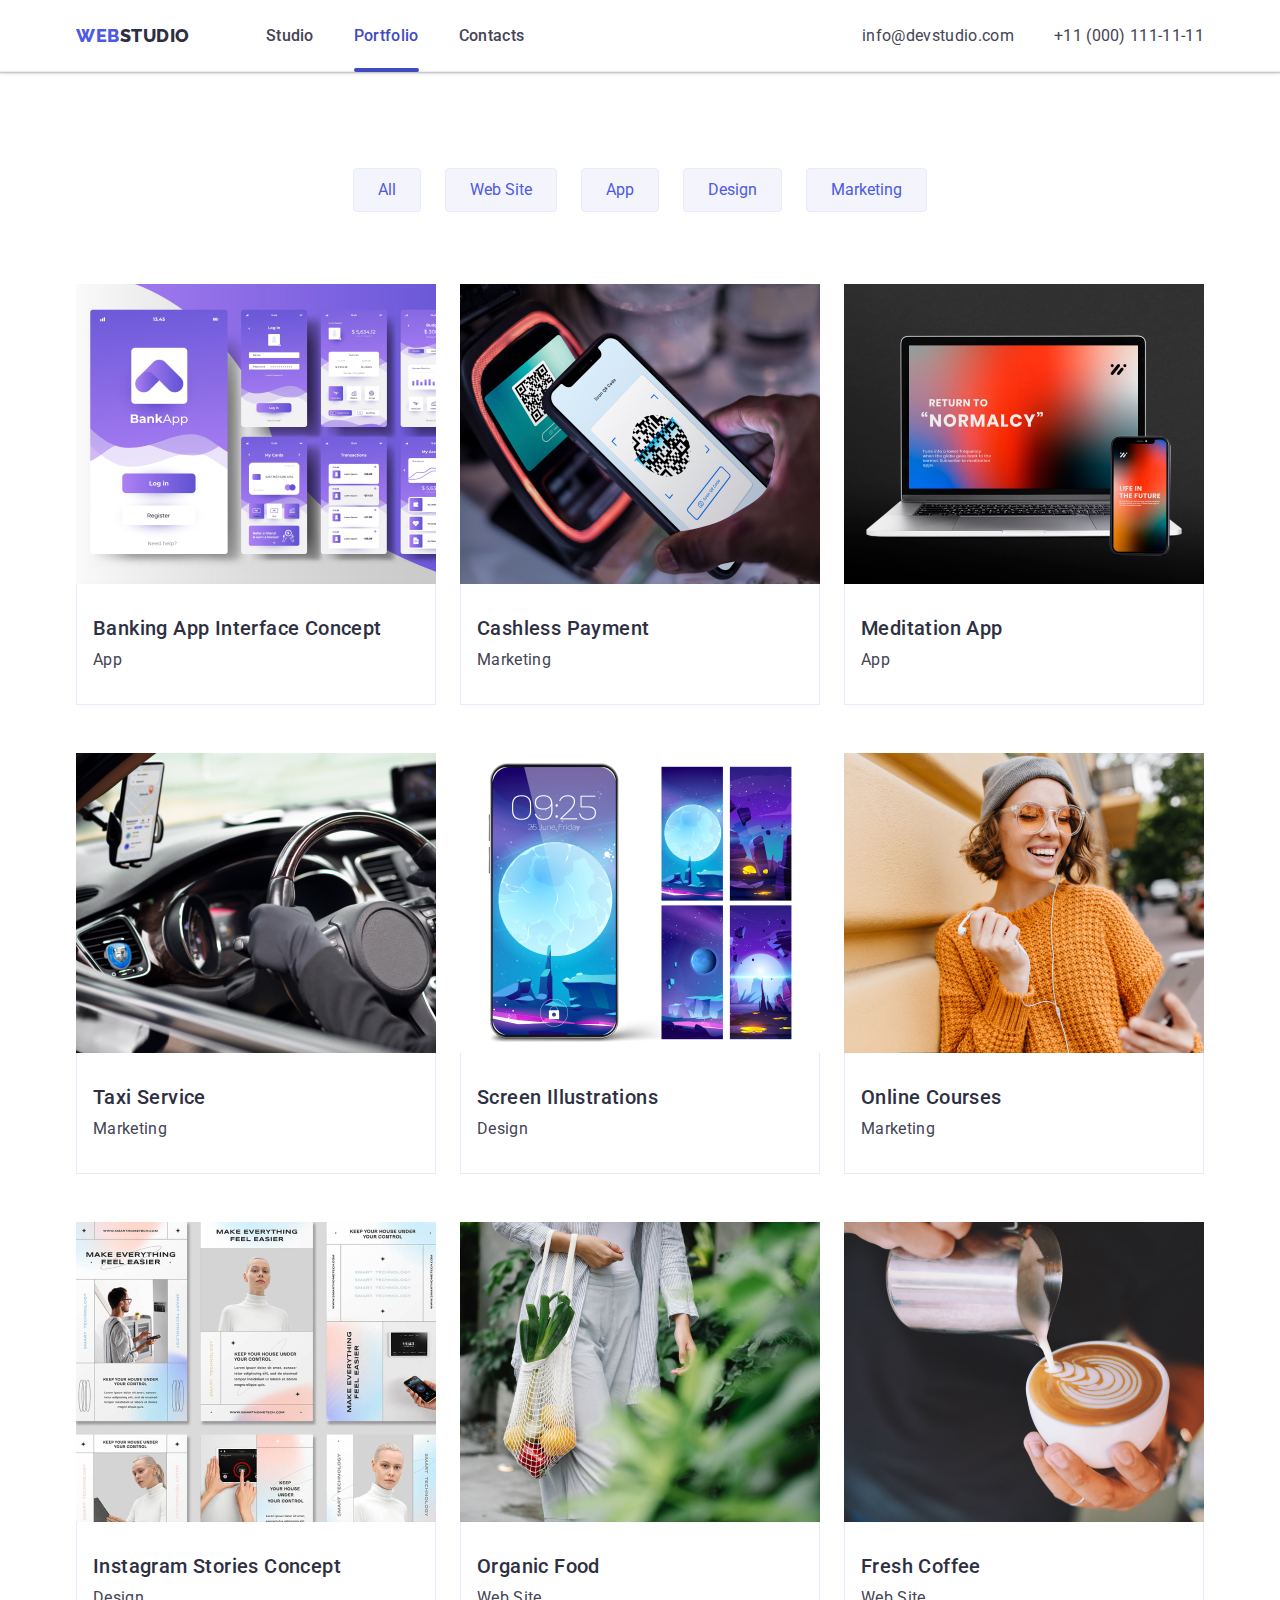
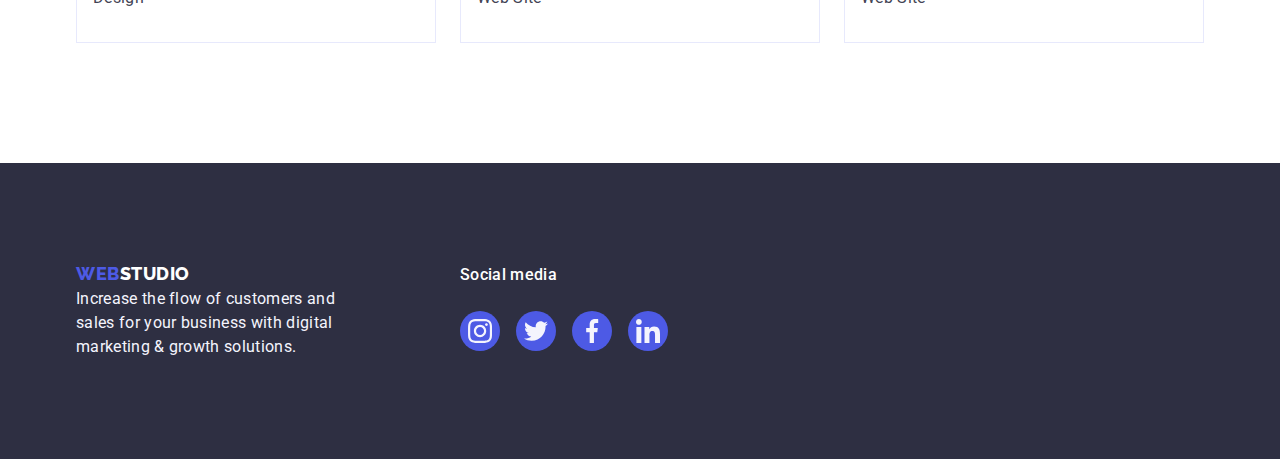
==== portfolio.html @ 053af4c2 "import" ====
<!DOCTYPE html>
<html lang="en">
<head>
  <meta charset="UTF-8">
  <meta name="viewport" content="width=device-width, initial-scale=1.0">
  <link rel="stylesheet" href="https://cdnjs.cloudflare.com/ajax/libs/modern-normalize/1.0.0/modern-normalize.min.css">
  <link rel="stylesheet" href="./css/styles.css">
  <link rel="preconnect" href="https://fonts.googleapis.com">
  <link rel="preconnect" href="https://fonts.gstatic.com" crossorigin>
  <link href="https://fonts.googleapis.com/css2?family=Raleway:wght@800&family=Roboto:wght@400;500;700;900&display=swap" rel="stylesheet">
  <title>Project #1</title>
</head>
<body>
  <header class="page-header">
    <div class="container menu">
      <nav class="navigation">
        <a class="logo links" href="./index.html">Web<span class="logo-black">Studio</span></a>
        <ul class="nav-menu list">
          <li class="item">
            <a class="page links" href="./index.html">Studio</a>
          </li>
          <li class="item">
            <a class="page current links" href="./portfolio.html">Portfolio</a>
          </li>
          <li class="item">
            <a class="page links" href="">Contacts</a>
          </li>
        </ul>
      </nav>
      <address class="address">
        <ul class="contacts-menu list">
          <li class="item">
            <a class="contact links" href="mailto:info@devstudio.com"> info@devstudio.com</a>
          </li>
          <li class="item">
            <a class="contact links" href="tel:+110001111111"> +11 (000) 111-11-11</a>
          </li>
        </ul>
      </address>
    </div>
  </header>
  <main>
    <section class="portfolio">
      <div class="portfolio-menu container">
        <h1 class="visually-hidden" >Title</h1>
        <ul class="filters list">
          <li class="filters-item">
            <button class="filters-button filters-active button" type="button">All</button>
          </li>
          <li class="filters-item">
            <button class="filters-button filters-active button" type="button">Web Site</button>
          </li>
          <li class="filters-item">
            <button class="filters-button filters-active button" type="button">App</button>
          </li>
          <li class="filters-item">
            <button class="filters-button filters-active button" type="button">Design</button>
          </li>
          <li class="filters-item">
            <button class="filters-button filters-active button" type="button">Marketing</button>
          </li>
        </ul> 
        <ul class="services-list list">
          <li class="services-card">
            <a class="services-link links" href="#">
              <div class="project-cover-wrap">
                <img 
                  class="project-card-image"
                  src="./images/imgbank-app.jpg" 
                  alt="Bank App" 
                  width="360" 
                  height="300"
                 />                
                 <p class="project-cover-text">
                  14 Stylish and User-Friendly App Design Concepts · Task Manager App · Calorie Tracker App · Exotic Fruit Ecommerce App · Cloud Storage App
                 </p>
              </div>  
              <div class="project-card-text">
                <h2 class="project-title">Banking App Interface Concept</h2>
                <p class="project-description">App</p>
              </div>
            </a>   
          </li>
          <li class="services-card">
            <a class="services-link links" href="index.html">
              <div class="project-cover-wrap">
                <img 
                  class="project-card-image"
                  src="./images/imgcashless.jpg" 
                  alt="Bank App" 
                  width="360" 
                  height="300"
                 />                
                 <p class="project-cover-text">
                  14 Stylish and User-Friendly App Design Concepts · Task Manager App · Calorie Tracker App · Exotic Fruit Ecommerce App · Cloud Storage App
                 </p>
              </div>
              <div class="project-card-text">
                <h2 class="project-title">Cashless Payment</h2>
                <p class="project-description">Marketing</p>
              </div>
            </a>
          </li>
          <li class="services-card">
            <a class="services-link links" href="index.html">
              <div class="project-cover-wrap">
                <img 
                  class="project-card-image"
                  src="./images/imgmed-app.jpg" 
                  alt="Bank App" 
                  width="360" 
                  height="300"
                 />                
                 <p class="project-cover-text">
                  14 Stylish and User-Friendly App Design Concepts · Task Manager App · Calorie Tracker App · Exotic Fruit Ecommerce App · Cloud Storage App
                 </p>
              </div>
              <div class="project-card-text">
                <h2 class="project-title">Meditation App</h2>
                <p class="project-description">App</p>
              </div>
            </a>   
          </li>
          <li class="services-card">
            <a class="services-link links" href="index.html">
              <div class="project-cover-wrap">
                <img 
                  class="project-card-image"
                  src="./images/imgtaxi-serv.jpg" 
                  alt="Bank App" 
                  width="360" 
                  height="300"
                 />                
                 <p class="project-cover-text">
                  14 Stylish and User-Friendly App Design Concepts · Task Manager App · Calorie Tracker App · Exotic Fruit Ecommerce App · Cloud Storage App
                 </p>
              </div>
              <div class="project-card-text">
                <h2 class="project-title">Taxi Service</h2>
                <p class="project-description">Marketing</p>
              </div>
            </a>   
          </li>
          <li class="services-card">
            <a class="services-link links" href="index.html">
              <div class="project-cover-wrap">
                <img 
                  class="project-card-image"
                  src="./images/imgscreen.jpg" 
                  alt="Bank App" 
                  width="360" 
                  height="300"
                 />                
                 <p class="project-cover-text">
                  14 Stylish and User-Friendly App Design Concepts · Task Manager App · Calorie Tracker App · Exotic Fruit Ecommerce App · Cloud Storage App
                 </p>
              </div>
              <div class="project-card-text">
                <h2 class="project-title">Screen Illustrations</h2>
                <p class="project-description">Design</p>
              </div>
            </a>     
          </li>
          <li class="services-card">
            <a class="services-link links" href="index.html">
              <div class="project-cover-wrap">
                <img 
                  class="project-card-image"
                  src="./images/imgonline-course.jpg" 
                  alt="Bank App" 
                  width="360" 
                  height="300"
                 />                
                 <p class="project-cover-text">
                  14 Stylish and User-Friendly App Design Concepts · Task Manager App · Calorie Tracker App · Exotic Fruit Ecommerce App · Cloud Storage App
                 </p>
              </div>
              <div class="project-card-text">
                <h2 class="project-title">Online Courses</h2>
                <p class="project-description">Marketing</p>
              </div>
            </a>     
          </li>
          <li class="services-card">
            <a class="services-link links" href="index.html">
              <div class="project-cover-wrap">
                <img 
                  class="project-card-image"
                  src="./images/imginstagram.jpg" 
                  alt="Bank App" 
                  width="360" 
                  height="300"
                 />                
                 <p class="project-cover-text">
                  14 Stylish and User-Friendly App Design Concepts · Task Manager App · Calorie Tracker App · Exotic Fruit Ecommerce App · Cloud Storage App
                 </p>
              </div>
              <div class="project-card-text">
                <h2 class="project-title">Instagram Stories Concept</h2>
                <p class="project-description">Design</p>
              </div> 
            </a> 
          </li>
          <li class="services-card">
            <a class="services-link links" href="index.html">
              <div class="project-cover-wrap">
                <img 
                  class="project-card-image"
                  src="./images/imgorganic.jpg" 
                  alt="Bank App" 
                  width="360" 
                  height="300"
                 />                
                 <p class="project-cover-text">
                  14 Stylish and User-Friendly App Design Concepts · Task Manager App · Calorie Tracker App · Exotic Fruit Ecommerce App · Cloud Storage App
                 </p>
              </div>
              <div class="project-card-text">
                <h2 class="project-title">Organic Food</h2>
                <p class="project-description">Web Site</p>
              </div>
            </a>   
          </li>
          <li class="services-card">
            <a class="services-link links" href="index.html">
              <div class="project-cover-wrap">
                <img 
                  class="project-card-image"
                  src="./images/imgcoffee.jpg" 
                  alt="Bank App" 
                  width="360" 
                  height="300"
                 />                
                 <p class="project-cover-text">
                  14 Stylish and User-Friendly App Design Concepts · Task Manager App · Calorie Tracker App · Exotic Fruit Ecommerce App · Cloud Storage App
                 </p>
              </div>
              <div class="project-card-text">
                <h2 class="project-title">Fresh Coffee</h2>
                <p class="project-description">Web Site</p>
              </div>
            </a>
          </li>
        </ul>
      </div>
    </section>
  </main>
  <footer class="page-footer">
    <div class="container">
      <div class="footer-logo-wrapper list">
          <a class="logo links" href="./index.html">Web<span class="logo-white">Studio</span>
          </a>
          <p class="footer-content">
          Increase the flow of customers and sales for your business with digital marketing & growth solutions.
          </p> 
      </div>
      <div class="social-media-container">
        <p class="social-media-text text">Social media</p>
        <ul class="footer-list list">
          <li class="social-media-item">
            <a href="#" class="social-media-link">
              <svg class="social-media-svg" width="24" height="24">
                <use href="./images/icons.svg#instagram"></use>
              </svg>
            </a>
          </li>
          <li class="social-media-item">
            <a href="#" class="social-media-link">
              <svg class="social-media-svg" width="24" height="24">
                <use href="./images/icons.svg#twitter"></use>
              </svg>
            </a>
          </li>
          <li class="social-media-item">
            <a href="#" class="social-media-link">
              <svg class="social-media-svg" width="24" height="24">
                <use href="./images/icons.svg#facebook"></use>
              </svg>
            </a>
          </li>
          <li class="social-media-item">
            <a href="#" class="social-media-link">
              <svg class="social-media-svg" width="24" height="24">
                <use href="./images/icons.svg#linkedin"></use>
              </svg>
            </a>
          </li>
        </ul>
      </div> 
    </div>
  </footer>
</body>
</html>
---- css/styles.css ----
/* CSS Variable */

:root {
  --iris: #4D5AE5;
  --ocean: #404bbf;  
  --navy-blue: #2E2F42;
  --white: #FFFFFF;
  --slate: #434455;
  --green: #31D0AA;
  --light-slate: #838f99;
  --cornflower: #e7e9fc;
  --cloud: #f4f4fd;
  --button: #e7e9fc;
  --navy-blue-modal: #2E2F42;
  --grey: #2E2F42;
  --dairy: #FCFCFC;
}

body {
  font-family: "Roboto", sans-serif;
  font-size: 16px;
  color: #434455;
  background-color: var(--white);
  line-height: 1.5;
  letter-spacing: 0.02em;
}

/* CSS Reset */

*,
*::before,
*::after {
  box-sizing: border-box;
  margin: 0;
}

h1,h2,h3,h4,h5,h6,p {
  margin: 0;
}

img {
  display: block;
  max-width: 100%;
  height: auto;
}

.list {
  list-style: none;
  padding: 0;
  margin: 0;
}

.links {
  text-decoration: none;
  color: inherit;
}

.address {
  font-style: normal;
  margin-left: auto;
}

.container {
  width: 1158px;
  margin: 0 auto;
  padding: 0 15px;
}

.section {
  padding: 120px 0;
}

.no-top-padding {
  padding: 0;
}

/* Logo */

.logo {
  color: var(--iris);
  font-family: "Raleway", "sans-serif";
  font-size: 18px;
  font-weight: 800;
  line-height: 1.17;
  letter-spacing: 0.03em;
  text-transform: uppercase;
}

.logo-black {
  color: var(--navy-blue);
}

.logo-white {
  color: var(--white);
}


/* Header Section */

.page-header {
  border-bottom: 1px solid #ECECEC;
  box-shadow: 0px 2px 1px rgba(46, 47, 66, 0.08), 0px 1px 1px rgba(46, 47, 66, 0.16), 0px 1px 6px rgba(46, 47, 66, 0.08);
}

.nav-menu .page {
  font-size: 16px;
  font-weight: 500;
}

.nav-menu .page,
.contacts-menu .contact {
  display: block;
  padding-top: 24px;
  padding-bottom: 23px;
}

.nav-menu .page:hover,
.nav-menu .page:focus,
.nav-menu .page.current,
.contacts-menu .contact:hover,
.contacts-menu .contact:focus {
    color: var(--ocean);
}

.nav-menu .item:not(:last-child),
.contacts-menu .item:not(:last-child){
    margin-right: 40px;

}

.menu,
.navigation,
.nav-menu,
.contacts-menu {
    display: flex;
    align-items: center;
}

.nav-menu {
    margin-left: 76px;
}

.page {
  padding: 24px 0;
  position: relative;
  transition: color 250ms cubic-bezier(0.4, 0, 0.2, 1);
}

.page:hover,
.page:focus {
  color: var(--iris);
}

.page::after {
  content: "";
  border-radius: 2px;
  border: 2px solid transparent;
  height: 4px;
  width: 0;
  position: absolute;
  left: 0;
  bottom: -1px;
  transition: width 250ms cubic-bezier(0.4, 0, 0.2, 1),
  background-color 250ms cubic-bezier(0.4, 0, 0.2, 1),
  border 250ms cubic-bezier(0.4, 0, 0.2, 1);
}

.page:hover::after,
.page:focus::after {
  border: 2px solid var(--ocean);
  background-color: var(--ocean);
  width: 100%;
}

.current::after {
  content: "";
  border: 2px solid var(--ocean);
  border-radius: 2px;
  background-color: var(--ocean);
  height: 4px;
  width: 100%;
  position: absolute;
  left: 0;
  bottom: -1px;
}

.current,
.contact:hover,
.contact:focus {
  color: var(--ocean);
}


.contact {
  padding: 24px 0;
  transition: color 250ms cubic-bezier(0.4, 0, 0.2, 1);
}

/* Hero Image - First Section */

.hero {
  background-color: var(--navy-blue);
  padding: 188px 0;
  text-align: center;
  background-image: linear-gradient(rgba(46, 47, 66, 0.7), rgba(46, 47, 66, 0.7)), url(../images/people-office.jpg);
  background-repeat: no-repeat;
  background-position: center;
  background-size: cover;
  max-width: 1440px;
  margin: 0 auto;
}

.hero-title {
  color: var(--white);
  font-size: 56px;
  line-height: 1.07;
  text-align: center;
  letter-spacing: 0.02em;
  font-weight: 700;
  margin-bottom: 48px;
}

.button {
  cursor: pointer;
  font-family: inherit;
  border-color: transparent;
}

.button.order-service {
  padding: 16px 32px;
  background-color: var(--iris);
  color: var(--white);
  font-weight: 500;
  font-size: 16px;
  line-height: 1.5;
  letter-spacing: 0.04em;
  border-radius: 4px;
  box-shadow: 0px 4px 4px 0px rgba(0, 0, 0, 0.15);
  transition: background-color 250ms cubic-bezier(0.4, 0, 0.2, 1);
}

.button.order-service:hover,
.button.order-service:focus {
    background-color: var(--ocean);
}


/* Features - Second Section */


.features {
  display: flex;
  gap: 24px;
}

.features .icon {
  display: flex;
  align-items: center;
  height: 112px;
  width: 264px;
  background-color: var(--cloud);
  border-radius: 4px;
  margin-bottom: 8px;
  
  
  
  
}


.features-item .features-item-header {
  margin-bottom: 8px;
}

.features-item-header {
  font-weight: 500;
  font-size: 20px;
  line-height: 1.2;
  letter-spacing: 0.02em;
  color: var(--navy-blue);
  margin-bottom: 8px;
}

.features-item-content {
  font-size: 16px;
  line-height: 1.5;
  letter-spacing: 0.02em;
  color: var(--slate);
}

.visually-hidden {
  clip: rect(0 0 0 0);
  clip-path: inset(100%);
  height: 1px;
  overflow: hidden;
  outline: 0;
  outline-offset: 0;
  position: absolute;
  white-space: nowrap;
  width: 1px;
  margin: -1px;
  border: 0;
  padding: 0;
}

.icon {
  display: flex;
  align-items: center;
  justify-content: center;
  height: 112px;
  background-color: #f4f4fd;
  border-radius: 4px;
  margin-bottom: 8px;
}

/* Third Section */

.main-page-header {
  font-size: 36px;
  line-height: 1.11;
  text-align: center;
  letter-spacing: 0.02em;
  text-transform: capitalize;
  color: var(--navy-blue);
  margin-bottom: 72px;
}

.offer-section {
  padding-bottom: 120px;
}

.we-do {
  display: flex;
  gap: 24px;
}

.we-do-item {
  flex-basis: calc((100% - 48px) / 3);
}

/* Fourth Section - Our Team */

.team {
  background-color: #f4f4fd;
  padding: 120px 0;
}

.team-members {
  display: flex;
  gap: 24px;
}

.members {
  background-color: #FFFFFF;
  flex-basis: calc((100% - 72px ) / 4);
  border-radius: 0 0 4px 4px; 
  box-shadow: 0px 2px 1px 0px rgba(46, 47, 66, 0.08), 0px 1px 1px 0px rgba(46, 47, 66, 0.16), 0px 1px 6px 0px rgba(46, 47, 66, 0.08);

}

.employee {
  padding: 32px 0 32px;
}

.member-name {
  font-weight: 500;
  font-size: 20px;
  line-height: 1.2;
  letter-spacing: 0.02em;
  color: var(--navy-blue);
  text-align: center;
  margin-bottom: 8px;  
}

.member-title {
  font-size: 16px;
  line-height: 1.5;
  letter-spacing: 0.02em;
  color: var(--slate);
  text-align: center;
}

.team-social-list {
  display: flex;
  justify-content: center;
  gap: 24px;
  margin-top: 8px;
}

.team-social-item {
  width: 40px;
  height: 40px;
}

.team-social-link {
  width: 100%;
  height: 100%;
  border-radius: 50%;
  display: flex;
  align-items: center;
  justify-content: center;
  background-color: var(--iris);
  transition: background-color 250ms cubic-bezier(0.4, 0, 0.2, 1);
}

.team-social-link:hover,
.team-social-link:focus {
  background-color: var(--ocean);
}

.team-social-svg {
  fill: #f4f4fd;
}

/* Fifth Section - Customers */

.client-section {
  padding-top: 120px;
  padding-bottom: 120px;
}

.client-section-header {
  font-size: 36px;
  line-height: 1.11;
  color: #2E2F42;
  margin-bottom: 72px;
  display: flex;
  justify-content: center;
  align-items: center;
}

.client-list {
  display: flex;
  gap: 24px;
}

.client-item {
  /* width: calc((100% - 120px) / 6);
  flex-basis: calc((100% - 120px) / 6); */
  width: 168px;
  height: 88px;
}

.client-link {
  width: 100%;
  height: 100%;
  border: 1px solid #8e8f99;
  border-radius: 4px;
  display: flex;
  justify-content: center;
  align-items: center;
  color: #8e8f99;
  transition: border-color 250ms cubic-bezier(0.4, 0, 0.2, 1), color 250ms cubic-bezier(0.4, 0, 0.2, 1);

}

.client-link:hover,
.client-link:focus {
  border-color: var(--ocean);
  color: var(--ocean)
}

.client-svg {
  fill: currentColor;
}

.client-container {
  width: 1158px;
  padding: 0 15px;
  margin: 0 auto;
}

/* Portfolio Main */

.portfolio {
    padding: 96px 0 120px 0;
}

.filters {
  display: flex;
  justify-content: center;
  gap: 24px;
  margin-bottom: 72px;
}

.filters-item {
  display: inline-flex;
}

.filters-button {
  color: var(--iris);
  background-color: var(--cloud);
  border-radius: 4px;
  border: 1px solid var(--cornflower);
  font-family: inherit;
  padding: 12px 24px;
  transition: color 250ms cubic-bezier(0.4, 0, 0.2, 1), background-color 250ms cubic-bezier(0.4, 0, 0.2, 1), border-color 250ms cubic-bezier(0.4, 0, 0.2, 1), box-shadow 250ms cubic-bezier(0.4, 0, 0.2, 1);
}

.filters-button:hover,
.filters-button:focus {
  background-color: var(--ocean);
  color: var(--white);
  border-color: var(--ocean);
  box-shadow: 0px 2px 2px 0px rgba(0, 0, 0, 0.12), 0px 2px 1px 0px rgba(0, 0, 0, 0.08), 0px 3px 1px 0px rgba(0, 0, 0, 0.1);
}


.services-list {
  display: flex;
  flex-wrap: wrap;
  column-gap: 24px;
  row-gap: 48px; 
}

.services-card {
  flex-basis: calc((100% - 48px) / 3);

}

.services-link {
  transition: box-shadow 250ms cubic-bezier(0.4, 0, 0.2, 1);
}

.services-link:hover,
.services-link:focus {
  box-shadow: 0px 2px 1px 0px rgba(46, 47, 66, 0.88), 0px 1px 1px 0px rgba(46, 47, 66, 0.16), 0px 1px 6px 0px rgba(46, 47, 66, 0.08);
}

.project-cover-wrap {
  position: relative;
  overflow: hidden;
}

.project-cover-text {
  position: absolute;
  top: 0;
  height: 100%;
  width: 100%;
  padding: 40px 32px;
  background-color: var(--iris);
  color: var(--cloud);
  font-size: 16px;
  font-weight: 400;
  line-height: 24px;
  letter-spacing: 0.32px;
  transform: translateY(100%);
  transition: transform 250ms cubic-bezier(0.4, 0, 0.2, 1);
}

.services-link:hover .project-cover-text,
.services-link:focus .project-cover-text {
  transform: translateY(0);
}

.project-card-text {
  padding: 32px 16px;
  border: 1px solid var(--cornflower);
  border-top: none;
  display: flex;
  flex-direction: column;
  justify-content: center;
  align-items: flex-start;
  align-self: stretch;
  border-bottom: 1px solid var(--cornflower);
  border-left: 1px solid var(--cornflower);
  border-right: 1px solid var(--cornflower);
  background-color: var(--white);
}

.project-title {
  font-weight: 500;
  font-size: 20px;
  line-height: 1.2;
  letter-spacing: 0.02em;
  color: var(--navy-blue);  
  margin-bottom: 8px;
}

.project-description {
  font-size: 16px;
  line-height: 1.5;
  letter-spacing: 0.02em;
  color: var(--slate);
}


/* Footer Section */

.page-footer {
  background-color: var(--navy-blue);
  padding-top: 100px;
  padding-bottom: 100px;
}

.page-footer .container {
  display: flex;
  align-items: baseline;
  gap: 120px;
  
}


.footer-logo-wrapper {
  align-items: flex-start;
  
}

.footer-content {
  line-height: 1.5;
  color: var(--cloud);
  letter-spacing: 0.02em;
  max-width: 264px;
    
}


.social-media-text {
  font-weight: 500;
  font-size: 16px;
  line-height: 1.5;
  letter-spacing: 0.02em;
  color: #FFFFFF;
  margin-bottom: 16px; 

}

.social-media-item {
  width: 40px;
  height: 40px;
}

.social-media-link {
  width: 100%;
  height: 100%;
  background-color: #4D5AE5;
  border-radius: 50%;
  display: flex;
  align-items: center;
  justify-content: center;
  margin-top: 8px;
  transition: background-color 250ms cubic-bezier(0.4, 0, 0.2, 1);
}

.social-media-link:hover,
.social-media-link:focus {
  background-color: #31D0AA;

}

.social-media-svg {
  fill: #f4f4fd;
}

.footer-list {
  display: flex;
  gap: 16px;
}


/* Modal */

.backdrop {
  position: fixed;
  top: 0;
  left: 0;
  width: 100%;
  height: 100%;
  background-color: rgba(46, 47, 66, 0.4);
  opacity: 1;
  transition: opacity 250ms cubic-bezier(0.4, 0, 0.2, 1), visibility 250ms cubic-bezier(0.4, 0, 0.2, 1);
}

.modal {
  position: absolute;
  top: 50%;
  left: 50%;
  min-width: 408px;
  min-height: 584px;
  background-color: var(--dairy);
  box-shadow: 0px 2px 1px 0px rgba(0, 0, 0, 0.2),
    0px 1px 3px 0px rgba(0, 0, 0, 0.12), 0px 1px 1px 0px rgba(0, 0, 0, 0.14);
  border-radius: 4px;

  transform: translate(-50%, -50%) scale(1);
  transition: transform 250ms cubic-bezier(0.4, 0, 0.2, 1);
}

.backdrop.is-hidden .modal {
  transform: translate(-50%, -50%) scale(0);
}

.modal-close {
  position: absolute;
  top: 24px;
  right: 24px;
  width: 24px;
  height: 24px;
  padding: 0;
  display: flex;
  justify-content: center;
  align-items: center;
  

  background-color: var(--cornflower, #e7e9fc);
  color: var(--navyblue);
  border: 1px solid rgba(0, 0, 0, 0.1);
  border-radius: 50%;
  cursor: pointer;

  transition: border 250ms cubic-bezier(0.4, 0, 0.2, 1),
    background-color 250ms cubic-bezier(0.4, 0, 0.2, 1);
}

.modal-close-icon {
  fill: currentColor;
  transition: fill 250ms cubic-bezier(0.4, 0, 0.2, 1);
}

.modal-close:hover,
.modal-close:focus {
  background-color: var(--ocean);
  color: var(--white);
  border: none;
}

.is-hidden {
  opacity: 0;
  visibility: hidden;
  pointer-events: none;
}
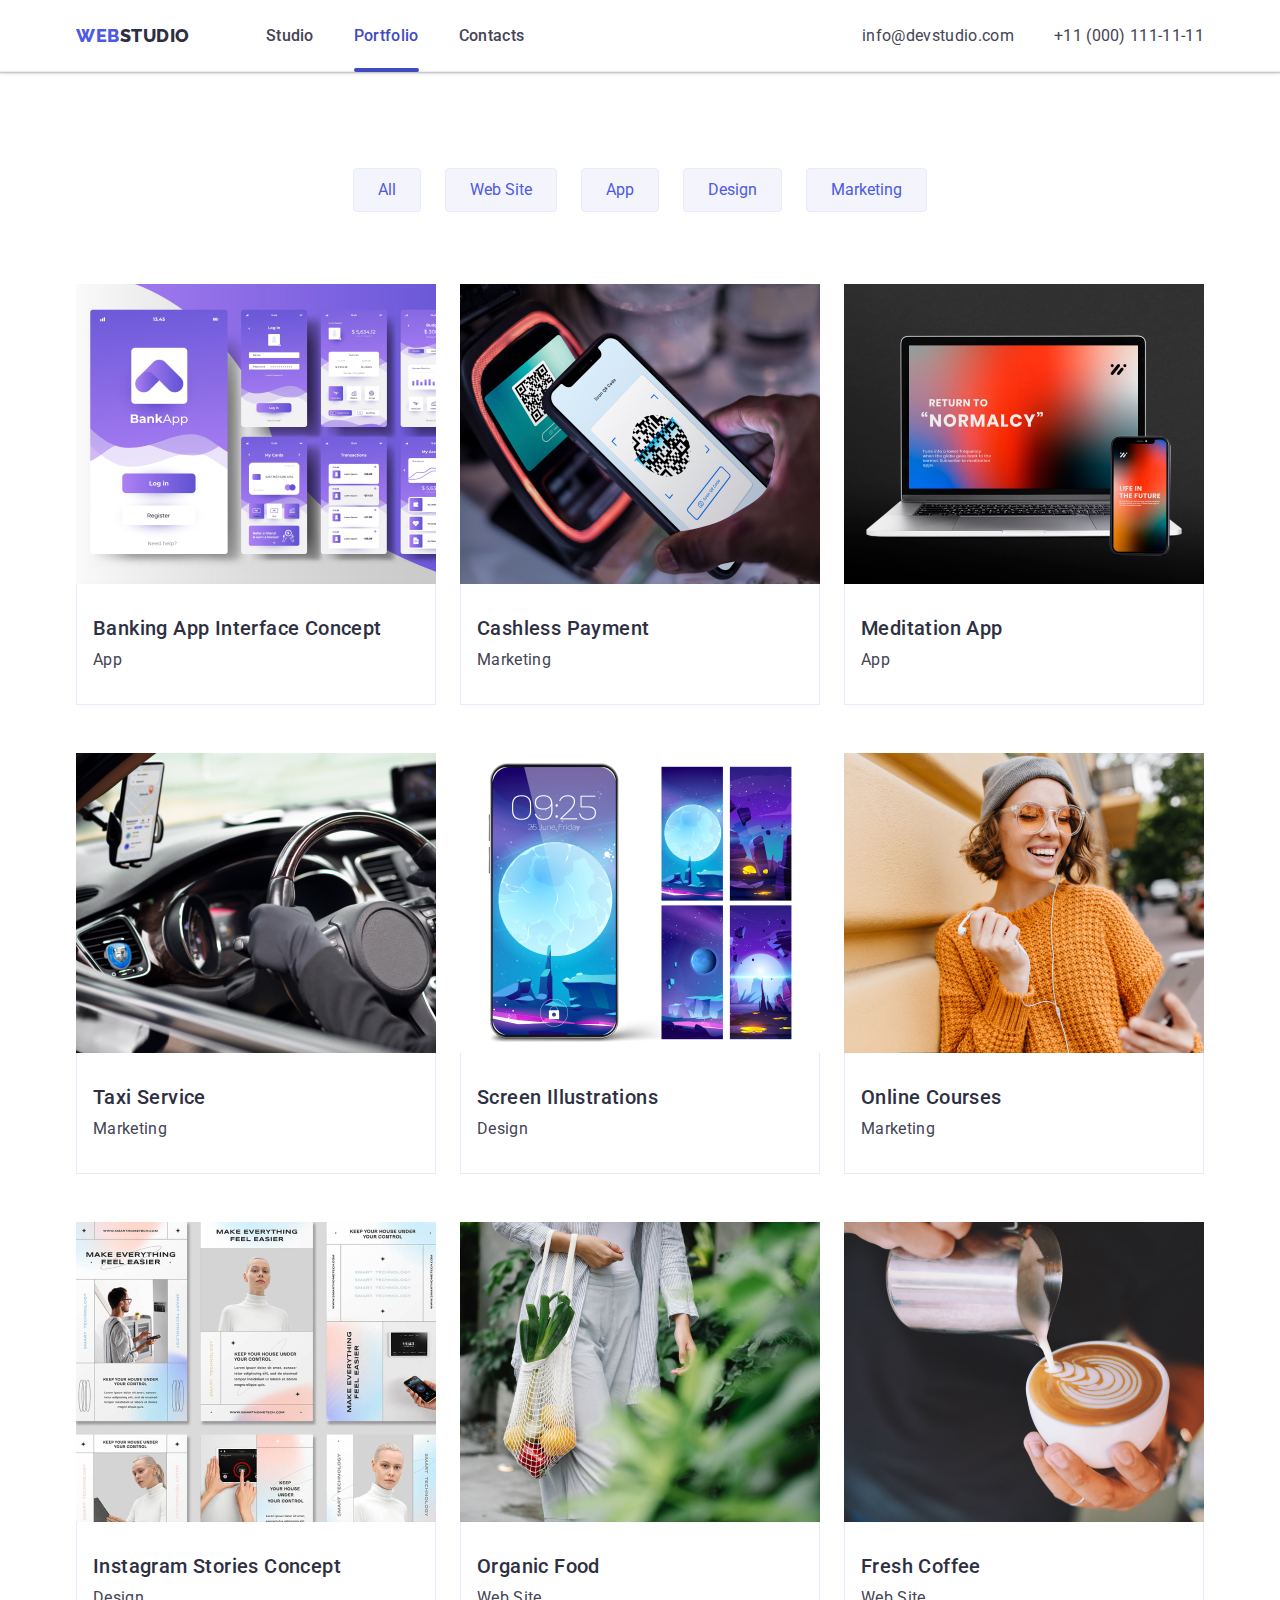
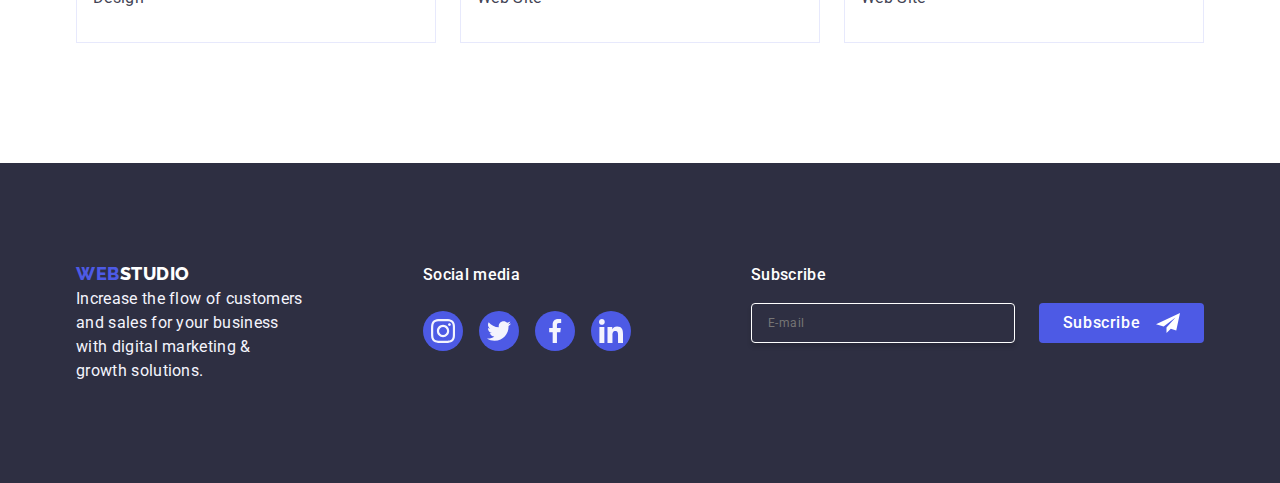
==== commit 349c5154: "update" ====
--- a/portfolio.html
+++ b/portfolio.html
@@ -287,6 +287,19 @@
           </li>
         </ul>
       </div> 
+      <div class="footer-form-container">
+        <p class="footer-subscription-text">Subscribe</p>
+        <form class="footer-subscription-form">
+          <label class="footer-subscription-label">
+            <input class="footer-subscription-input" name="subscription-mail" type="email" placeholder="E-mail">
+          </label>
+          <button class="footer-subscription-button" type="submit">Subscribe
+            <svg class="footer-subscription-icon" width="24" height="24">
+              <use href="./images/icons.svg#subscription"></use>          
+            </svg>
+          </button>
+        </form>
+      </div>
     </div>
   </footer>
 </body>
--- a/css/styles.css
+++ b/css/styles.css
@@ -657,6 +657,58 @@
   gap: 16px;
 }
 
+.footer-subscription-text {
+  margin-bottom: 16px;
+  font-weight: 500;
+  font-size: 16px;
+  line-height: 1.5;
+  letter-spacing: 0.02em;
+  color: var(--white);
+}
+
+.footer-subscription-form {
+  display: flex;
+  gap: 24px;
+}
+
+.footer-subscription-input {
+  width: 264px;
+  height: 40px;
+  border: 1px solid var(--white);
+  background-color: transparent;
+  font-size: 12px;
+  line-height: 1.5;
+  letter-spacing: 0.04em;
+  padding-left: 16px;
+  box-shadow: 0px 4px 4px 0px rgba(0, 0, 0, 0.15);
+  border-radius: 4px;
+  color: var(--white);
+
+}
+
+.footer-subscription-button {
+  min-width: 165px;
+  height: 40px;
+  display: flex;
+  justify-content: center;
+  align-items: center;
+  font-family: 'Roboto', sans-serif;
+  font-size: 16px;
+  font-weight: 500;
+  line-height: 1.5;
+  letter-spacing: 0.04em;
+  color: var(--white);
+  cursor: pointer;
+  background-color: var(--iris);
+  border: none;
+  border-radius: 4px;
+}
+
+.footer-subscription-icon {
+  margin-left: 16px;
+}
+
+
 
 /* Modal */
 
@@ -671,6 +723,10 @@
   transition: opacity 250ms cubic-bezier(0.4, 0, 0.2, 1), visibility 250ms cubic-bezier(0.4, 0, 0.2, 1);
 }
 
+label {
+  display: block;
+}
+
 .modal {
   position: absolute;
   top: 50%;
@@ -681,9 +737,183 @@
   box-shadow: 0px 2px 1px 0px rgba(0, 0, 0, 0.2),
     0px 1px 3px 0px rgba(0, 0, 0, 0.12), 0px 1px 1px 0px rgba(0, 0, 0, 0.14);
   border-radius: 4px;
-
   transform: translate(-50%, -50%) scale(1);
   transition: transform 250ms cubic-bezier(0.4, 0, 0.2, 1);
+  padding: 72px 24px 24px;
+}
+
+.modal-container {
+  margin-bottom: 8px;
+}
+
+.modal-form-label {
+  font-size: 12px;
+  line-height: 1.17;
+  letter-spacing: 0.04em;
+  color: #8e8f99;
+  margin-bottom: 4px;
+}
+
+.modal-form-label, .modal-form-textarea {
+  display: block;
+  position: relative;
+}
+
+.modal-label-container {
+  position: relative;
+}
+
+.modal-header-text {
+  font-weight: 500;
+  font-size: 16px;
+  line-height: 24px;
+  text-align: center;
+  letter-spacing: 0.32px;
+  color: var(--navy-blue);
+  margin-bottom: 16px;
+  
+  
+  
+  
+}
+
+.modal-form-textarea {
+  margin-bottom: 16px;
+}
+
+.form-label-input {
+  width: 100%;
+  height: 40px;
+  border: 1px solid rgba(46, 47, 66, 0.4);
+  border-radius: 4px;
+  background-color: transparent;
+  padding-left: 38px;
+  outline: transparent;
+  transition: border-color 250ms cubic-bezier(0.4, 0, 0.2, 1);
+
+}
+
+.form-label-text {
+  color: var(--light-slate);
+  font-size: 12px;
+  font-weight: 400;
+  line-height: 14px;
+  position: absolute;
+  top: -16px;
+}
+
+
+.form-input-icon {
+  fill: var(--navy-blue);
+  position: absolute;
+  left: 16px;
+  top: 50%;
+  transform: translateY(-50%);
+  transition: fill 250ms cubic-bezier(0.4, 0, 0.2, 1);
+}
+
+.form-label-input:hover,
+.form-label-input:focus,
+.form-label-textarea:hover,
+.form-label-textarea:focus {
+  outline: none;
+  border: 1px solid var(--iris);
+}
+
+.form-label-input:hover + .form-input-icon,
+.form-label-input:focus + .form-input-icon {
+  fill: var(--iris);
+}
+
+.form-label-textarea {
+  resize: none;
+  width: 100%;
+  height: 120px;
+  font-size: 12px;
+  line-height: 1.17;
+  letter-spacing: 0.04em;
+  color: rgba(46, 47, 66, 0.4);
+  border: 1px solid rgba(46, 47, 66, 0.4);
+  border-radius: 4px;
+  background-color: transparent;
+  padding: 8px 16px;
+  outline: transparent;
+  transition: border-color 250ms cubic-bezier(0.4, 0, 0.2, 1);
+  
+
+}
+
+.modal-form-agreement {
+  margin-bottom: 24px;
+  display: flex;
+  align-items: center;
+  justify-content: flex-start;
+  margin-bottom: 24px;
+  cursor: pointer;
+}
+
+.modal-form-agreement-text {
+  display: block;
+  font-size: 12px;
+  line-height: 1.17;
+  letter-spacing: 0.04em;
+  color: #8e8f99;
+
+
+}
+
+.modal-checkbox-icon {
+  fill: var(--white);
+  border-radius: 2px;
+  border: 1px solid var(--light-slate);
+  margin-right: 8px;
+  transition: background-color 250ms cubic-bezier(0.4, 0, 0.2, 1);
+}
+
+.modal-form-checkbox:checked + .modal-checkbox-icon {
+  background-color: var(--iris);
+  border-color: var(--iris);
+}
+
+.form-agreement-link {
+  width: 16px;
+  height: 16px;
+  border: 1px solid rgba(46, 47, 66, 0.4);
+  border-radius: 2px;
+  transition: background-color 250ms cubic-bezier(0.4, 0, 0.2, 1), border 250ms cubic-bezier(0.4, 0, 0.2, 1), fill 250ms cubic-bezier(0.4, 0, 0.2, 1);
+  display: inline-flex;
+  align-items: center;
+  justify-content: center;
+  fill: transparent;
+
+
+}
+
+.privacy-link {
+  color: var(--iris);
+}
+
+.modal-form-button {
+  display: block;
+  width: 105px;
+  height: 56px;
+  font-family: 'Roboto', sans-serif;
+  font-size: 16px;
+  font-weight: 500;
+  line-height: 1.5;
+  letter-spacing: 0.04em;
+  color: var(--white);
+  cursor: pointer;
+  background-color: var(--iris);
+  border: none;
+  border-radius: 4px;
+  transition: background-color 250ms cubic-bezier(0.4, 0, 0.2, 1);
+  
+  
+}
+
+.modal-form-button:hover {
+  background-color: var(--ocean);
 }
 
 .backdrop.is-hidden .modal {
@@ -728,4 +958,7 @@
   opacity: 0;
   visibility: hidden;
   pointer-events: none;
-}+}
+
+/* Modal Form */
+
